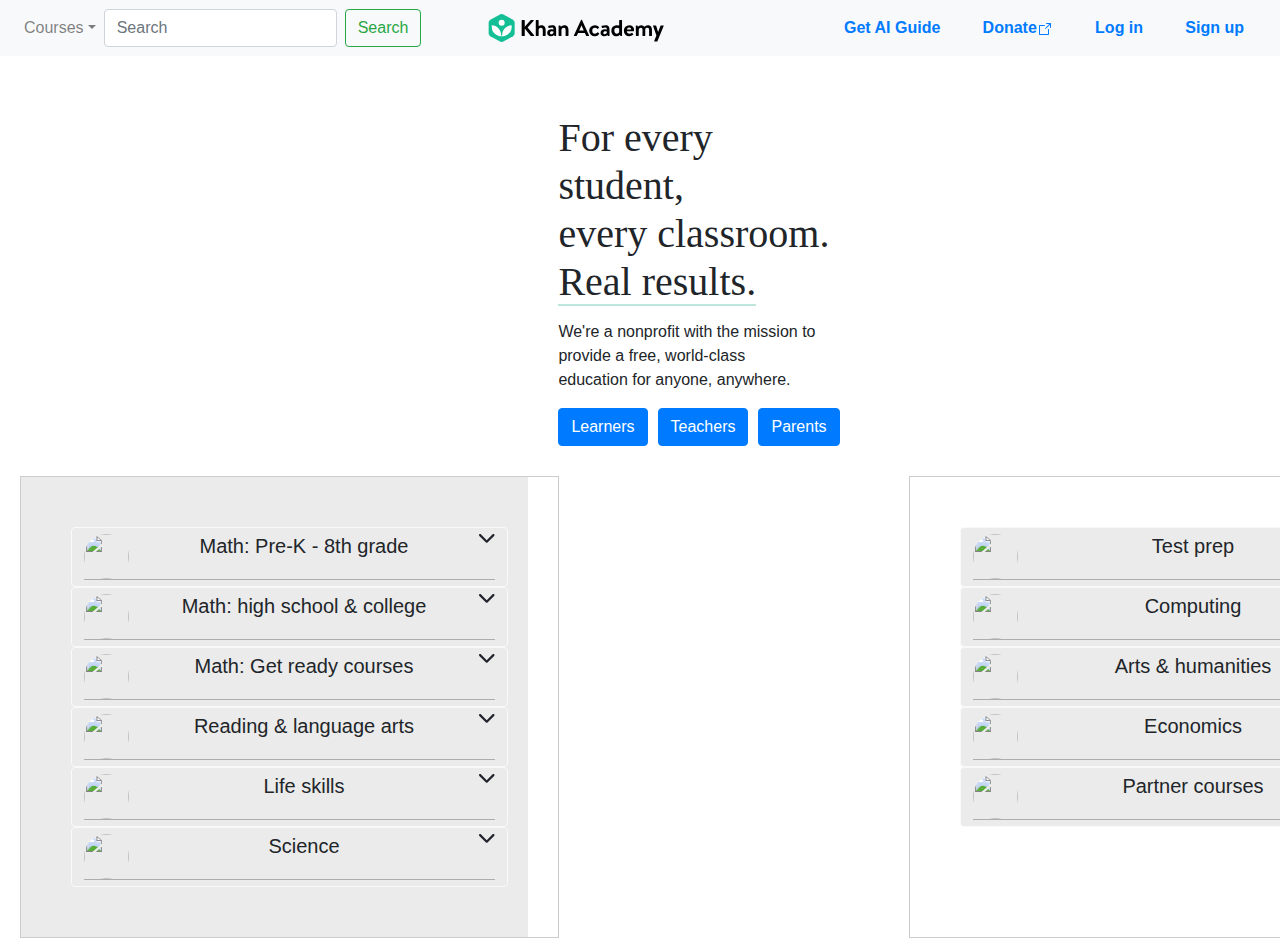
==== builtbybuffalo_web/index.html @ 460cb6b3 "pdf1" ====
<!DOCTYPE html>
<html lang="en">

<head>
	<meta charset="UTF-8">
	<meta name="viewport" content="width=device-width, initial-scale=1.0">
	<link rel="stylesheet" href="style.css">
	<link rel="stylesheet" href="https://maxcdn.bootstrapcdn.com/bootstrap/4.5.2/css/bootstrap.min.css">
	<script src="https://ajax.googleapis.com/ajax/libs/jquery/3.5.1/jquery.min.js"></script>
	<script src="https://cdnjs.cloudflare.com/ajax/libs/popper.js/1.16.0/umd/popper.min.js"></script>
	<script src="https://maxcdn.bootstrapcdn.com/bootstrap/4.5.2/js/bootstrap.min.js"></script>
	<title>Khan Academy</title>
</head>

<body>
	<nav class="navbar navbar-expand-lg navbar-light bg-light">
		<div class="collapse navbar-collapse" id="navbarSupportedContent">
			<ul class="navbar-nav mr-auto">
				<li class="nav-item dropdown">
					<a class="nav-link dropdown-toggle" href="#" id="navbarDropdown" role="button"
						data-toggle="dropdown" aria-haspopup="true" aria-expanded="false">Courses</a>
					<div class="dropdown-menu" aria-labelledby="navbarDropdown">
						<a class="dropdown-item" href="#">1</a>
						<a class="dropdown-item" href="#">2</a>
						<a class="dropdown-item" href="#">3</a>
					</div>
				</li>
				<form class="form-inline my-2 my-lg-0">
					<input class="form-control mr-sm-2" type="search" placeholder="Search" aria-label="Search">
					<button class="btn btn-outline-success my-2 my-sm-0" type="submit">Search</button>
				</form>
			</ul>
		</div>

		<div class="mx-auto">
			<a aria-label="Khan Academy" data-test-id="header-logo" aria-disabled="false" class="Khan-logo"
				href="/"><svg class="_1rt6g9t" aria-hidden="true" width="176px" height="28px" viewBox="0 0 176 28">
					<path
						d="M33.66,6.5A.54.54,0,0,1,34.21,6h2a.55.55,0,0,1,.55.55v6.2l5.79-6.52A.53.53,0,0,1,43,6h2.3a.48.48,0,0,1,.36.82l-6,6.75,6.43,7.69a.51.51,0,0,1-.41.81h-2.5a.55.55,0,0,1-.42-.16l-6-7.4v7a.56.56,0,0,1-.55.56h-2a.55.55,0,0,1-.55-.56Z">
					</path>
					<path
						d="M47.78,6.45a.54.54,0,0,1,.5-.5h1.86a.52.52,0,0,1,.51.5v5.63a4.07,4.07,0,0,1,2.7-.9c3.38,0,4.3,2.34,4.3,5v5.32a.53.53,0,0,1-.51.51H55.28a.51.51,0,0,1-.5-.51V16.16c0-1.47-.67-2.36-1.93-2.36a2.18,2.18,0,0,0-2.2,1.86v5.85c0,.3-.14.51-.56.51H48.28a.52.52,0,0,1-.5-.51Z">
					</path>
					<path
						d="M63.48,15.31a7.7,7.7,0,0,1,2,.3c0-1.35-.34-2-1.47-2a13.49,13.49,0,0,0-3,.39c-.35.12-.55-.13-.6-.45l-.23-1.2a.48.48,0,0,1,.34-.64,13.49,13.49,0,0,1,3.63-.53c3.31,0,4,1.72,4,4.62v5.71a.51.51,0,0,1-.51.51h-.78c-.18,0-.32-.07-.46-.37l-.3-.71a4.66,4.66,0,0,1-3.33,1.33,3.38,3.38,0,0,1-3.58-3.63C59.25,16.76,60.79,15.31,63.48,15.31Zm.07,4.82A2.27,2.27,0,0,0,65.45,19V17.45a4.23,4.23,0,0,0-1.56-.32c-1.22,0-1.88.57-1.88,1.51A1.4,1.4,0,0,0,63.55,20.13Z">
					</path>
					<path
						d="M70.59,11.92a.51.51,0,0,1,.51-.51H72a.42.42,0,0,1,.44.32l.39,1a4.26,4.26,0,0,1,3.42-1.54c3.37,0,4.24,2.27,4.24,4.84v5.49A.52.52,0,0,1,80,22H78.1a.51.51,0,0,1-.51-.51V16c0-1.37-.55-2.22-1.83-2.22a2.34,2.34,0,0,0-2.3,1.65v6.06c0,.39-.16.51-.66.51H71.1a.53.53,0,0,1-.51-.51Z">
					</path>
					<path
						d="M85.89,21.42,93,6a.4.4,0,0,1,.39-.25h.23A.39.39,0,0,1,94,6l7.07,15.45a.41.41,0,0,1-.39.6h-2a.66.66,0,0,1-.67-.46l-1.12-2.48H90.07l-1.13,2.48a.69.69,0,0,1-.66.46h-2A.4.4,0,0,1,85.89,21.42Zm9.91-4.89-2.29-5.05h-.07l-2.25,5.05Z">
					</path>
					<path
						d="M107,11.18A5.24,5.24,0,0,1,111,13c.23.23.12.53-.11.76l-1,1.06c-.23.25-.48.13-.69-.07a2.84,2.84,0,0,0-2.11-.92,2.78,2.78,0,0,0-2.8,2.91,2.77,2.77,0,0,0,2.78,2.94,2.81,2.81,0,0,0,2.25-1.17.5.5,0,0,1,.66-.07l1,.87c.25.23.37.49.18.76a4.75,4.75,0,0,1-4.2,2.23,5.55,5.55,0,1,1,0-11.09Z">
					</path>
					<path
						d="M116.83,15.31a7.82,7.82,0,0,1,2,.3c0-1.35-.35-2-1.47-2a13.5,13.5,0,0,0-3,.39c-.34.12-.55-.13-.59-.45l-.23-1.2a.48.48,0,0,1,.34-.64,13.49,13.49,0,0,1,3.63-.53c3.3,0,4,1.72,4,4.62v5.71a.51.51,0,0,1-.5.51h-.78c-.19,0-.32-.07-.46-.37l-.3-.71a4.68,4.68,0,0,1-3.33,1.33,3.38,3.38,0,0,1-3.58-3.63C112.61,16.76,114.15,15.31,116.83,15.31Zm.07,4.82A2.29,2.29,0,0,0,118.81,19V17.45a4.23,4.23,0,0,0-1.56-.32c-1.22,0-1.88.57-1.88,1.51A1.39,1.39,0,0,0,116.9,20.13Z">
					</path>
					<path
						d="M128.62,11.18a7.67,7.67,0,0,1,2.55.44V6.45a.54.54,0,0,1,.5-.5h1.86a.52.52,0,0,1,.51.5V21.51a.51.51,0,0,1-.51.51h-.85c-.25,0-.41-.21-.5-.51l-.28-.83a4.55,4.55,0,0,1-3.46,1.59c-2.9,0-5.08-2.34-5.08-5.56A5.21,5.21,0,0,1,128.62,11.18Zm2.55,3.22a4.18,4.18,0,0,0-2.21-.6,2.68,2.68,0,0,0-2.64,2.91c0,1.5.85,2.94,2.51,2.94a2.43,2.43,0,0,0,2.34-1.47Z">
					</path>
					<path
						d="M141.22,11.18a4.75,4.75,0,0,1,4.87,4.91c0,.16,0,.53-.05.69a.53.53,0,0,1-.5.48h-6.8a2.55,2.55,0,0,0,2.64,2.46,3.49,3.49,0,0,0,2.27-.78c.26-.21.53-.23.69,0l.9,1.19a.45.45,0,0,1-.05.69,6,6,0,0,1-3.95,1.45,5.37,5.37,0,0,1-5.37-5.56A5.37,5.37,0,0,1,141.22,11.18Zm2,4.2a1.94,1.94,0,0,0-2-1.83,2.11,2.11,0,0,0-2.25,1.83Z">
					</path>
					<path
						d="M147.79,11.92a.51.51,0,0,1,.5-.51h.83a.4.4,0,0,1,.43.3l.39,1a4,4,0,0,1,3.24-1.54,3.61,3.61,0,0,1,3.17,1.61,4.53,4.53,0,0,1,3.42-1.61c3.39,0,4.2,2.16,4.2,4.91v5.42a.52.52,0,0,1-.53.51H161.6a.51.51,0,0,1-.5-.51V16c0-1.37-.51-2.22-1.84-2.22a2,2,0,0,0-2,1.1s0,.53,0,1v5.6a.52.52,0,0,1-.5.51H155a.5.5,0,0,1-.51-.51V16c0-1.37-.39-2.22-1.74-2.22a2.1,2.1,0,0,0-2,1.65v6.06a.52.52,0,0,1-.5.51h-1.86a.52.52,0,0,1-.5-.51Z">
					</path>
					<path
						d="M165.07,12.1a.47.47,0,0,1,.46-.69h2.2a.42.42,0,0,1,.44.3l1.9,6.33h.05l2.41-6.33c.16-.28.34-.3.67-.3h2a.47.47,0,0,1,.46.69l-6.25,15.06a.53.53,0,0,1-.46.32h-2.2a.48.48,0,0,1-.46-.71l2.13-5.37Z">
					</path>
					<path fill="#14bf96"
						d="M2.31,5.8A3.56,3.56,0,0,0,.66,8.6V19.4a3.56,3.56,0,0,0,1.65,2.8L12,27.62a3.75,3.75,0,0,0,3.3,0L25,22.2a3.56,3.56,0,0,0,1.65-2.8V8.6A3.56,3.56,0,0,0,25,5.8L15.31.38a3.75,3.75,0,0,0-3.3,0Z">
					</path>
					<path fill="#ffffff"
						d="M23.61,11.32c-5.38,0-9.4,4.46-9.4,9.93v.23H13.13v-.23c0-5.47-4-9.91-9.42-9.93,0,.34,0,.69,0,1a9.91,9.91,0,0,0,6.4,9.32,10.47,10.47,0,0,0,3.59.64,10.64,10.64,0,0,0,3.62-.64,9.92,9.92,0,0,0,6.39-9.32C23.66,12,23.64,11.66,23.61,11.32Z">
					</path>
					<circle fill="#ffffff" cx="13.66" cy="8.74" r="3"></circle>
				</svg></a>
			<svg class="_1rt6g9t" aria-hidden="true" width="176px" height="28px" viewBox="0 0 176 28"> </svg>
			</a>
		</div>

		<div class="third-element flex-container">
			<ul class="end-elements">
				<li>
					<a data-test-id="header-get-ai-guide-link" target="_blank" rel="noopener noreferrer"
						class="_qhbs2e0" href="/khan-labs">Get AI Guide</a>
				</li>
				<li>
					<a data-test-id="header-donate-link" target="_blank" rel="noopener noreferrer"
						href="https://donate.khanacademy.org/give/419869/#!/donation/checkout?c_src2=Webapp.header"
						class="_uc07yrz">Donate<svg width="16" height="16" viewBox="0 0 16 16"
							data-test-id="external-icon" class="_1pxbvocn">
							<path fill="currentColor"
								d="M14 6.5C14 6.63261 13.9473 6.75979 13.8536 6.85355C13.7598 6.94732 13.6326 7 13.5 7C13.3674 7 13.2402 6.94732 13.1464 6.85355C13.0527 6.75979 13 6.63261 13 6.5V3.7075L8.85437 7.85375C8.76055 7.94757 8.63331 8.00028 8.50062 8.00028C8.36794 8.00028 8.2407 7.94757 8.14688 7.85375C8.05306 7.75993 8.00035 7.63268 8.00035 7.5C8.00035 7.36732 8.05306 7.24007 8.14688 7.14625L12.2925 3H9.5C9.36739 3 9.24021 2.94732 9.14645 2.85355C9.05268 2.75979 9 2.63261 9 2.5C9 2.36739 9.05268 2.24021 9.14645 2.14645C9.24021 2.05268 9.36739 2 9.5 2H13.5C13.6326 2 13.7598 2.05268 13.8536 2.14645C13.9473 2.24021 14 2.36739 14 2.5V6.5ZM11.5 8C11.3674 8 11.2402 8.05268 11.1464 8.14645C11.0527 8.24021 11 8.36739 11 8.5V13H3V5H7.5C7.63261 5 7.75979 4.94732 7.85355 4.85355C7.94732 4.75979 8 4.63261 8 4.5C8 4.36739 7.94732 4.24021 7.85355 4.14645C7.75979 4.05268 7.63261 4 7.5 4H3C2.73478 4 2.48043 4.10536 2.29289 4.29289C2.10536 4.48043 2 4.73478 2 5V13C2 13.2652 2.10536 13.5196 2.29289 13.7071C2.48043 13.8946 2.73478 14 3 14H11C11.2652 14 11.5196 13.8946 11.7071 13.7071C11.8946 13.5196 12 13.2652 12 13V8.5C12 8.36739 11.9473 8.24021 11.8536 8.14645C11.7598 8.05268 11.6326 8 11.5 8Z">
							</path>
						</svg></a>
				</li>
				<li>
					<a id="login-or-signup" class="_2yu61fz" href="/login">Log in</a>
				</li>
				<li>
					<a class="_1sq7o4lg" href="signup.html">Sign up</a>
				</li>
			</ul>
		</div>
	</nav>
	<div class="two-divs">
		<div class="first-section">
			<img class="img" src="https://cdn.kastatic.org/images/lohp/hero_student_collage_US_2x.png"
				srcset="https://cdn.kastatic.org/images/lohp/hero_student_collage_US_2x.png 2x, https://cdn.kastatic.org/images/lohp/hero_student_collage_US_1x.png 1x"
				alt="" data-test-id="hero-image">
		</div>
		<div class="second-section">
			<h1 class="spans">
				<span class="first-sentece" style="z-index:0;position:relative">For every student,</span>
				<br>
					<span class="_1gf4zc3" style="z-index:-2;position:relative">every classroom.</span>
				<br>
					<span class="last-sentence-row">Real results.</span>
			</h1>
			<p class="litle-text">
				<span class="litle-text">We're a nonprofit with the mission to provide a free, world-class</span>
					<br>
						<span class="litle-text">education for anyone, anywhere.</span>
			</p>
			<div class="buttons">
				<button type="button" class="first-button btn btn-primary">Learners</button>
				<button type="button" class="second-button btn btn-primary">Teachers</button>
				<button type="button" class="third-button btn btn-primary">Parents</button>
			</div>
		</div>
		<nav class="third-section-nav">
			<div class="third-section">
				<div class="right-part">
					<div class="first-row">
						<button class="pre-k-button btn btn-light" aria-expanded="true" style="background-color: rgb(235, 235, 235);">
							<div class="pre-k-div div11">
								<img src="https://cdn.kastatic.org/genfiles/topic-icons/icons/math.png-444b34-128c.png" width="45" height="45" class="pre-k-img img1" alt="">
								<h2 class="pre-k-h2 h211">Math: Pre-K - 8th grade</h2>	
								<svg aria-hidden="true" class="pre-k-arrow" focusable="false" width="16" height="9" viewBox="0 0 16 9">
									<path fill="#21242C" d="M13.5869 0.323724C14.0185 -0.107908 14.7183 -0.107908 15.15 0.323724C15.5816 0.755356 15.5816 1.45517 15.15 1.8868L8.51838 8.51838C8.08675 8.95001 7.38693 8.95001 6.9553 8.51838L0.323724 1.8868C-0.107908 1.45517 -0.107908 0.755356 0.323724 0.323724C0.755356 -0.107908 1.45517 -0.107908 1.8868 0.323724L7.73684 6.17376L13.5869 0.323724Z"></path>
								</svg>
							</div>
						</button>
					</div>
					<div class="second-row">
						<button class="high-school-college-button btn btn-light" aria-expanded="true" style="background-color: rgb(235, 235, 235);">
							<div class="high-school-college-div div11">
								<img src="https://cdn.kastatic.org/genfiles/topic-icons/icons/math.png-444b34-128c.png" width="45" height="45" class="high-school-college-img img1" alt="">
								<h2 class="high-school-college-h2 h211">Math: high school & college</h2>	
								<svg aria-hidden="true" class="high-school-college-arrow" focusable="false" width="16" height="9" viewBox="0 0 16 9">
									<path fill="#21242C" d="M13.5869 0.323724C14.0185 -0.107908 14.7183 -0.107908 15.15 0.323724C15.5816 0.755356 15.5816 1.45517 15.15 1.8868L8.51838 8.51838C8.08675 8.95001 7.38693 8.95001 6.9553 8.51838L0.323724 1.8868C-0.107908 1.45517 -0.107908 0.755356 0.323724 0.323724C0.755356 -0.107908 1.45517 -0.107908 1.8868 0.323724L7.73684 6.17376L13.5869 0.323724Z"></path>
								</svg>
							</div>
						</button>
					</div>
					<div class="third-row">
						<button class="get-ready-button btn btn-light" aria-expanded="true" style="background-color: rgb(235, 235, 235);">
							<div class="get-ready-div div11">
								<img src="https://cdn.kastatic.org/genfiles/topic-icons/icons/math.png-444b34-128c.png" width="45" height="45" class="get-ready-img img1" alt="">
								<h2 class="get-ready-h2 h211">Math: Get ready courses</h2>
								<svg aria-hidden="true" class="get-ready-arrow" focusable="false" width="16" height="9" viewBox="0 0 16 9">
									<path fill="#21242C" d="M13.5869 0.323724C14.0185 -0.107908 14.7183 -0.107908 15.15 0.323724C15.5816 0.755356 15.5816 1.45517 15.15 1.8868L8.51838 8.51838C8.08675 8.95001 7.38693 8.95001 6.9553 8.51838L0.323724 1.8868C-0.107908 1.45517 -0.107908 0.755356 0.323724 0.323724C0.755356 -0.107908 1.45517 -0.107908 1.8868 0.323724L7.73684 6.17376L13.5869 0.323724Z"></path>
								</svg>
							</div>
						</button>
					</div>
					<div class="fourth-row">
						<button class="reading-language-arts-button btn btn-light" aria-expanded="true" style="background-color: rgb(235, 235, 235);">
							<div class="reading-language-arts-div div11">
								<img src="https://cdn.kastatic.org/genfiles/topic-icons/icons/reading_language_arts.png-58ff5a-128c.png" width="45" height="45" class="reading-language-arts-img img1" alt="">
								<h2 class="reading-language-arts-h2 h211">Reading &amp; language arts</h2>
								<svg aria-hidden="true" class="reading-language-arts-arrow" focusable="false" width="16" height="9" viewBox="0 0 16 9">
									<path fill="#21242C" d="M13.5869 0.323724C14.0185 -0.107908 14.7183 -0.107908 15.15 0.323724C15.5816 0.755356 15.5816 1.45517 15.15 1.8868L8.51838 8.51838C8.08675 8.95001 7.38693 8.95001 6.9553 8.51838L0.323724 1.8868C-0.107908 1.45517 -0.107908 0.755356 0.323724 0.323724C0.755356 -0.107908 1.45517 -0.107908 1.8868 0.323724L7.73684 6.17376L13.5869 0.323724Z"></path>
								</svg>
							</div>
						</button>
					</div>
					<div class="fifth-row">
						<button class="life-skills-button btn btn-light" aria-expanded="true" style="background-color: rgb(235, 235, 235);">
							<div class="life-skills-div div11">
								<img src="https://cdn.kastatic.org/genfiles/topic-icons/icons/life_skills.png-1a4785-128c.png" width="45" height="45" class="life-skills-img img1" alt="">
								<h2 class="life-skills-h2 h211">Life skills</h2>
								<svg aria-hidden="true" class="life-skills-arrow" focusable="false" width="16" height="9" viewBox="0 0 16 9">
									<path fill="#21242C" d="M13.5869 0.323724C14.0185 -0.107908 14.7183 -0.107908 15.15 0.323724C15.5816 0.755356 15.5816 1.45517 15.15 1.8868L8.51838 8.51838C8.08675 8.95001 7.38693 8.95001 6.9553 8.51838L0.323724 1.8868C-0.107908 1.45517 -0.107908 0.755356 0.323724 0.323724C0.755356 -0.107908 1.45517 -0.107908 1.8868 0.323724L7.73684 6.17376L13.5869 0.323724Z"></path>
								</svg>
							</div>
						</button>
					</div>
					<div class="sixth-row">
						<button class="science-button btn btn-light" aria-expanded="true" style="background-color: rgb(235, 235, 235);">
							<div class="science-div div11">
								<img src="https://cdn.kastatic.org/genfiles/topic-icons/icons/science_green.png-4ca7bf-128c.png" width="45" height="45" class="science-img img1" alt="">
								<h2 class="science-h2 h211">Science</h2>
								<svg aria-hidden="true" class="science-arrow" focusable="false" width="16" height="9" viewBox="0 0 16 9">
									<path fill="#21242C" d="M13.5869 0.323724C14.0185 -0.107908 14.7183 -0.107908 15.15 0.323724C15.5816 0.755356 15.5816 1.45517 15.15 1.8868L8.51838 8.51838C8.08675 8.95001 7.38693 8.95001 6.9553 8.51838L0.323724 1.8868C-0.107908 1.45517 -0.107908 0.755356 0.323724 0.323724C0.755356 -0.107908 1.45517 -0.107908 1.8868 0.323724L7.73684 6.17376L13.5869 0.323724Z"></path>
								</svg>
							</div>
						</button>
					</div>
				</div>
				<div class="left-part">
					<div class="first-row">
						<button class="test-button btn btn-light" aria-expanded="true" style="background-color: rgb(235, 235, 235);">
							<div class="test-div div11">
								<img src="https://cdn.kastatic.org/genfiles/topic-icons/icons/test_prep.png-f7c71f-128c.png" width="45" height="45" class="test-img img1" alt="">
								<h2 class="test-h2 h211">Test prep</h2>
								<svg aria-hidden="true" class="test-arrow" focusable="false" width="16" height="9" viewBox="0 0 16 9">
									<path fill="#21242C" d="M13.5869 0.323724C14.0185 -0.107908 14.7183 -0.107908 15.15 0.323724C15.5816 0.755356 15.5816 1.45517 15.15 1.8868L8.51838 8.51838C8.08675 8.95001 7.38693 8.95001 6.9553 8.51838L0.323724 1.8868C-0.107908 1.45517 -0.107908 0.755356 0.323724 0.323724C0.755356 -0.107908 1.45517 -0.107908 1.8868 0.323724L7.73684 6.17376L13.5869 0.323724Z"></path>
								</svg>
							</div>
						</button>
					</div>
					<div class="second-row">
						<button class="computing-button btn btn-light" aria-expanded="true" style="background-color: rgb(235, 235, 235);">
							<div class="computing-div div11">
								<img src="https://cdn.kastatic.org/genfiles/topic-icons/icons/computing_orange.png-653676-128c.png" width="45" height="45" class="computing-img img1" alt="">
								<h2 class="computing-h2 h211">Computing</h2>
								<svg aria-hidden="true" class="computing-arrow" focusable="false" width="16" height="9" viewBox="0 0 16 9">
									<path fill="#21242C" d="M13.5869 0.323724C14.0185 -0.107908 14.7183 -0.107908 15.15 0.323724C15.5816 0.755356 15.5816 1.45517 15.15 1.8868L8.51838 8.51838C8.08675 8.95001 7.38693 8.95001 6.9553 8.51838L0.323724 1.8868C-0.107908 1.45517 -0.107908 0.755356 0.323724 0.323724C0.755356 -0.107908 1.45517 -0.107908 1.8868 0.323724L7.73684 6.17376L13.5869 0.323724Z"></path>
								</svg>
							</div>
						</button>
					</div>
					<div class="third-row">
						<button class="arts-button btn btn-light" aria-expanded="true" style="background-color: rgb(235, 235, 235);">
							<div class="arts-div div11">
								<img src="https://cdn.kastatic.org/genfiles/topic-icons/icons/arts_humanities.png-07c77b-128c.png" width="45" height="45" class="arts-img img1" alt="">
								<h2 class="arts-h2 h211">Arts &amp; humanities</h2>
								<svg aria-hidden="true" class="_ja3n4i" focusable="false" width="16" height="9" viewBox="0 0 16 9">
									<path fill="#21242C" d="M13.5869 0.323724C14.0185 -0.107908 14.7183 -0.107908 15.15 0.323724C15.5816 0.755356 15.5816 1.45517 15.15 1.8868L8.51838 8.51838C8.08675 8.95001 7.38693 8.95001 6.9553 8.51838L0.323724 1.8868C-0.107908 1.45517 -0.107908 0.755356 0.323724 0.323724C0.755356 -0.107908 1.45517 -0.107908 1.8868 0.323724L7.73684 6.17376L13.5869 0.323724Z"></path>
								</svg>
							</div>
						</button>
					</div>
					<div class="fourth-row">
						<button class="economics-button btn btn-light" aria-expanded="true" style="background-color: rgb(235, 235, 235);">
							<div class="economics-div div11">
								<img src="https://cdn.kastatic.org/genfiles/topic-icons/icons/economics_finance.png-55daed-128c.png" width="45" height="45" class="economics-img img1" alt="">
								<h2 class="economics-h2 h211">Economics</h2>
								<svg aria-hidden="true" class="economics-arrow" focusable="false" width="16" height="9" viewBox="0 0 16 9">
									<path fill="#21242C" d="M13.5869 0.323724C14.0185 -0.107908 14.7183 -0.107908 15.15 0.323724C15.5816 0.755356 15.5816 1.45517 15.15 1.8868L8.51838 8.51838C8.08675 8.95001 7.38693 8.95001 6.9553 8.51838L0.323724 1.8868C-0.107908 1.45517 -0.107908 0.755356 0.323724 0.323724C0.755356 -0.107908 1.45517 -0.107908 1.8868 0.323724L7.73684 6.17376L13.5869 0.323724Z"></path>
								</svg>
							</div>
						</button>
					</div>
					<div class="fifth-row">
						<button class="partner-button btn btn-light" aria-expanded="true" style="background-color: rgb(235, 235, 235);">
							<div class="partner-div div11">
								<img src="https://cdn.kastatic.org/genfiles/topic-icons/icons/partner_content.png-1b8f1b-128c.png" width="45" height="45" class="partner-img img1" alt="">
								<h2 class="partner-h2 h211">Partner courses</h2>
								<svg aria-hidden="true" class="partner-arrow" focusable="false" width="16" height="9" viewBox="0 0 16 9">
									<path fill="#21242C" d="M13.5869 0.323724C14.0185 -0.107908 14.7183 -0.107908 15.15 0.323724C15.5816 0.755356 15.5816 1.45517 15.15 1.8868L8.51838 8.51838C8.08675 8.95001 7.38693 8.95001 6.9553 8.51838L0.323724 1.8868C-0.107908 1.45517 -0.107908 0.755356 0.323724 0.323724C0.755356 -0.107908 1.45517 -0.107908 1.8868 0.323724L7.73684 6.17376L13.5869 0.323724Z"></path>
								</svg>
							</div>
						</button>
					</div>
				</div>
			</div>
		</nav>
	</div>
</body>

</html>
---- builtbybuffalo_web/style.css ----
.ul-container {
    display: flex;
    /* Optional: Adjust alignment and spacing as needed */
    justify-content: space-between;
    /* Distribute items evenly along the horizontal axis */
    align-items: center;
    /* Vertically center items */
}

.end-elements {
    list-style: none;
    /* Remove default list bullets */
    padding: 0;
    /* Remove default padding */
    margin: 0;
    /* Remove default margin */
}

.end-elements {
    /* Optional: Style list items as needed */
    margin-right: 20px;
    /* Adjust the spacing between list items */
}

._zdxht7 {
    width: 350px;
    height: 350px; 
}

.end-elements {
    display: flex;
    justify-content: space-between;
    width: 400px;
    font-weight: 700;
}

/* @media screen and (min-width: 1023.5px) */
._1v4dms8 {
    -ms-grid-template-columns: 451px 1fr !important;
    grid-template-columns: 451px 1fr !important;
}

._1v4dms8 {
    display: grid !important;
    padding: 30px 20px 10px !important;
    grid-gap: 30px !important;
}

.navbar
 {
    text-align: center;
    display: flex;
    flex-direction: row;
    text-decoration: none;
}

.two-divs {
    /* display: flex;
    justify-content: center; 
    align-items: center; 
    height: 100vh;  */
    display: grid !important;
    -ms-grid-template-columns: 41% 1fr !important;
    grid-template-columns: 41% 1fr !important;
    padding: 30px 20px 10px !important;
    -ms-grid-gap: 30px !important;
    grid-gap: 30px !important;
}

.first-section {
    /* width: 100% !important; */
    padding-right: 0px;
    padding-left: 0px;
}

.img {
    margin-left: 300px;
}

.second-section {
    padding-left: 0px;
    padding-right: 500px;
}

.last-sentence-row {
    text-decoration: none; 
    border-bottom: 2.9px solid  rgb(191, 230, 221); 
}

.spans {
    font-family: 'Source Serif Pro', 'Noto Serif', serif !important;
    font-weight: 548 !important;
    margin-top: 10% !important;
    margin-bottom: 5% !important;
}

p.litle-text {
    margin-top: 5% !important;
}

.buttons {
    display: grid !important;
    grid-auto-flow: column !important;
    grid-gap: 10px !important;
    padding-right: 0px;
}

nav.third-section-nav {
    background-color: rgb(235, 235, 235);
    display: flex;
    justify-items: space-between;
    align-items: center;
    /* height: 100px; */
    /* padding-left: 100px; */
    /* padding-right: 50px; */
    /* margin-left: 200px; */
}

.third-section {
    /* display: grid;
    grid-template-columns: 1fr 1fr; 
    grid-gap: 10px;  */
    display: flex;
}

.third-section.btn {
    border-color: black;
}

.left-part {
    padding: 50px; 
    margin-left: 300px;
    border: 1px solid #ccc; 
}

.right-part {
    padding: 50px; 
    margin-right: 50px;
    border: 1px solid #ccc; 
}

.div11 {
    display: flex;
    justify-content: space-between;
    border-bottom: 0.1px solid rgb(173, 173, 173);
}

.h211 {
    width: 350px;
    font-size: 20px;
}

.img1 {
    border-radius: 50%;
}
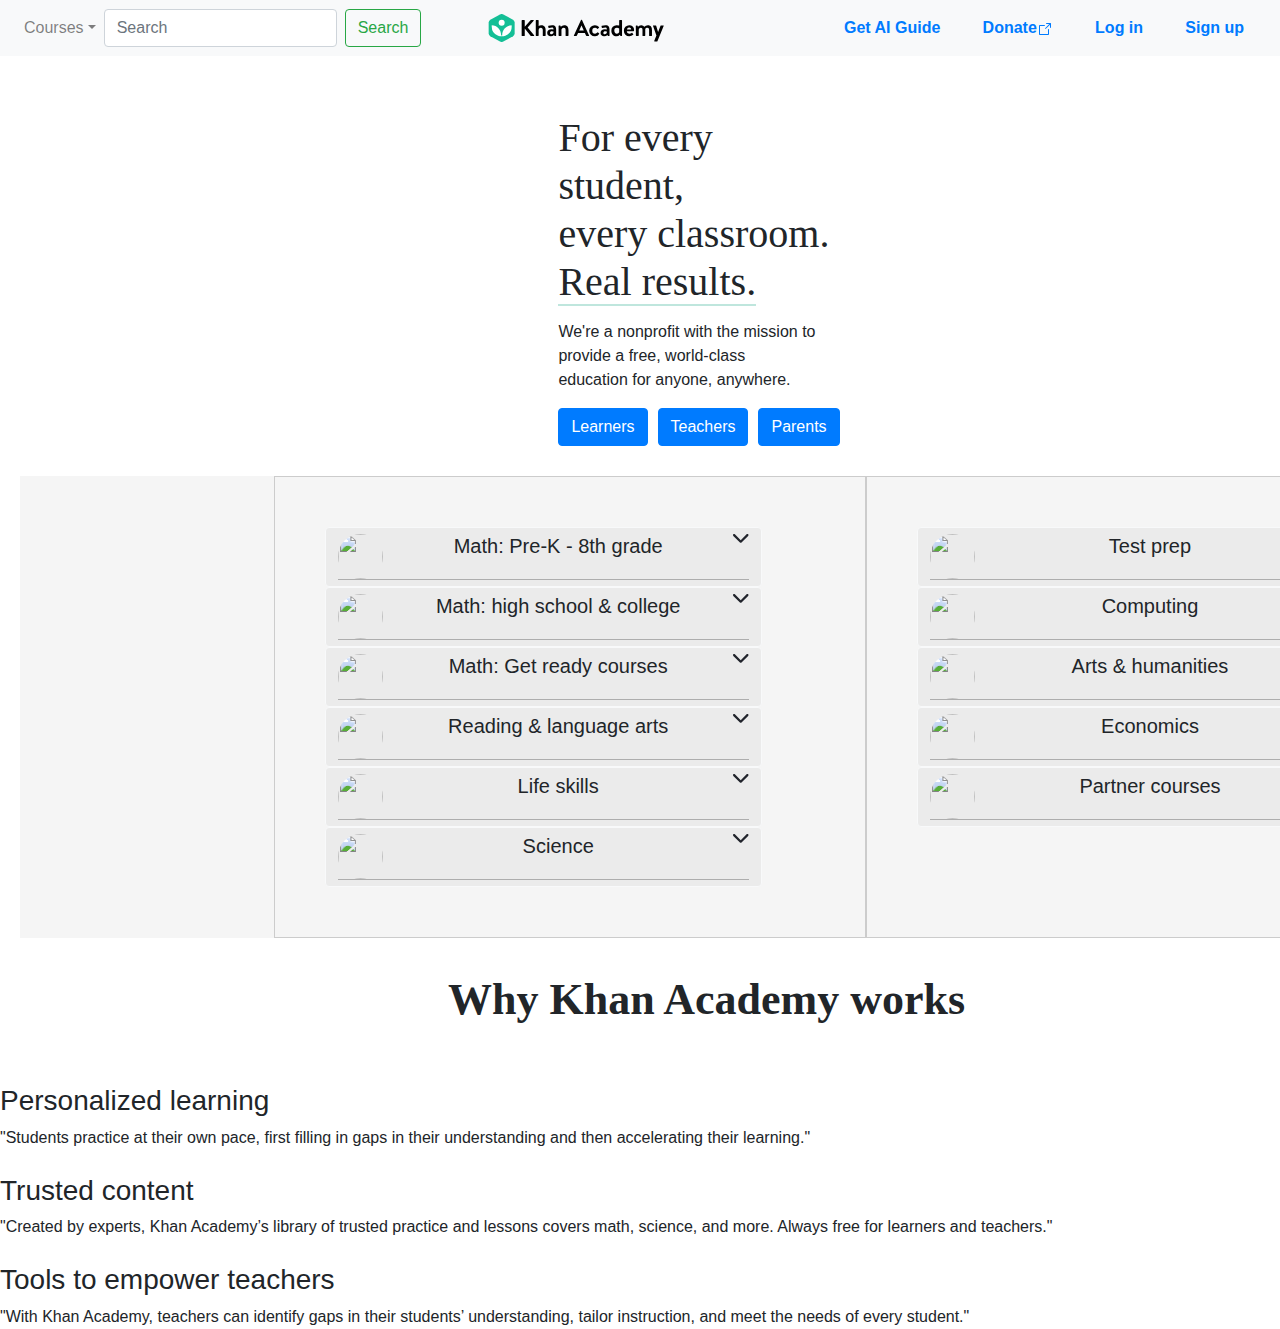
==== commit d6f830dd: "add three part" ====
--- a/builtbybuffalo_web/index.html
+++ b/builtbybuffalo_web/index.html
@@ -260,6 +260,39 @@
 			</div>
 		</nav>
 	</div>
+	<div class="title">
+		<h2 class="second-title">Why Khan Academy works</h2>
+	</div>
+	<div class="three-little-divs">
+		<div class="first-litle-div">
+			<div class="personalized-img">
+				<img src="https://cdn.kastatic.org/images/lohp/personalized_learning_icon.png" alt="">
+			</div>
+			<div class="personalized-txt">
+				<h3 class="h3-little-div">Personalized learning</h3>
+				<span class="span-little-div">"Students practice at their own pace, first filling in gaps in their understanding and then accelerating their learning."</span>
+			</div>
+		</div>
+		<div class="second-litle-div">
+			<div class="trusted-img">
+				<img src="https://cdn.kastatic.org/images/lohp/trusted_content_icon.png" alt="">
+			</div>
+			<div class="trusted-txt">
+				<h3 class="h3-little-div">Trusted content</h3>
+				<span class="span-little-div">"Created by experts, Khan Academy’s library of trusted practice and lessons covers math, science, and more. Always free for learners and teachers."</span>
+			</div>
+		</div>
+		<div class="third-litle-div">
+			<div class="tools-img">
+				<img src="https://cdn.kastatic.org/images/lohp/empower_teachers_icon.png" alt="">
+			</div>
+		</div>
+			<div class="tools-txt">
+				<h3 class="h3-little-div">Tools to empower teachers</h3>
+				<span class="span-little-div">"With Khan Academy, teachers can identify gaps in their students’ understanding, tailor instruction, and meet the needs of every student."</span>
+			</div>
+		</div>
+	</div>
 </body>
 
 </html>--- a/builtbybuffalo_web/style.css
+++ b/builtbybuffalo_web/style.css
@@ -75,6 +75,8 @@
 
 .img {
     margin-left: 300px;
+    max-width:100%;
+    height:auto;
 }
 
 .second-section {
@@ -106,20 +108,15 @@
 }
 
 nav.third-section-nav {
-    background-color: rgb(235, 235, 235);
+    background-color: rgb(245, 245, 245);
     display: flex;
     justify-items: space-between;
     align-items: center;
-    /* height: 100px; */
-    /* padding-left: 100px; */
-    /* padding-right: 50px; */
-    /* margin-left: 200px; */
+    padding-left: 50%;
+    padding-right: 250%;
 }
 
 .third-section {
-    /* display: grid;
-    grid-template-columns: 1fr 1fr; 
-    grid-gap: 10px;  */
     display: flex;
 }
 
@@ -129,13 +126,12 @@
 
 .left-part {
     padding: 50px; 
-    margin-left: 300px;
     border: 1px solid #ccc; 
 }
 
 .right-part {
-    padding: 50px; 
-    margin-right: 50px;
+    padding: 50px;
+    padding-right: 10%;
     border: 1px solid #ccc; 
 }
 
@@ -152,4 +148,13 @@
 
 .img1 {
     border-radius: 50%;
+}
+
+h2.second-title {
+    font-family: 'Source Serif Pro', 'Noto Serif', serif !important;
+    font-size: 44px !important;
+    font-weight: bold;
+    padding-left: 35%;
+    padding-top: 2%;
+    padding-bottom: 2%;
 }